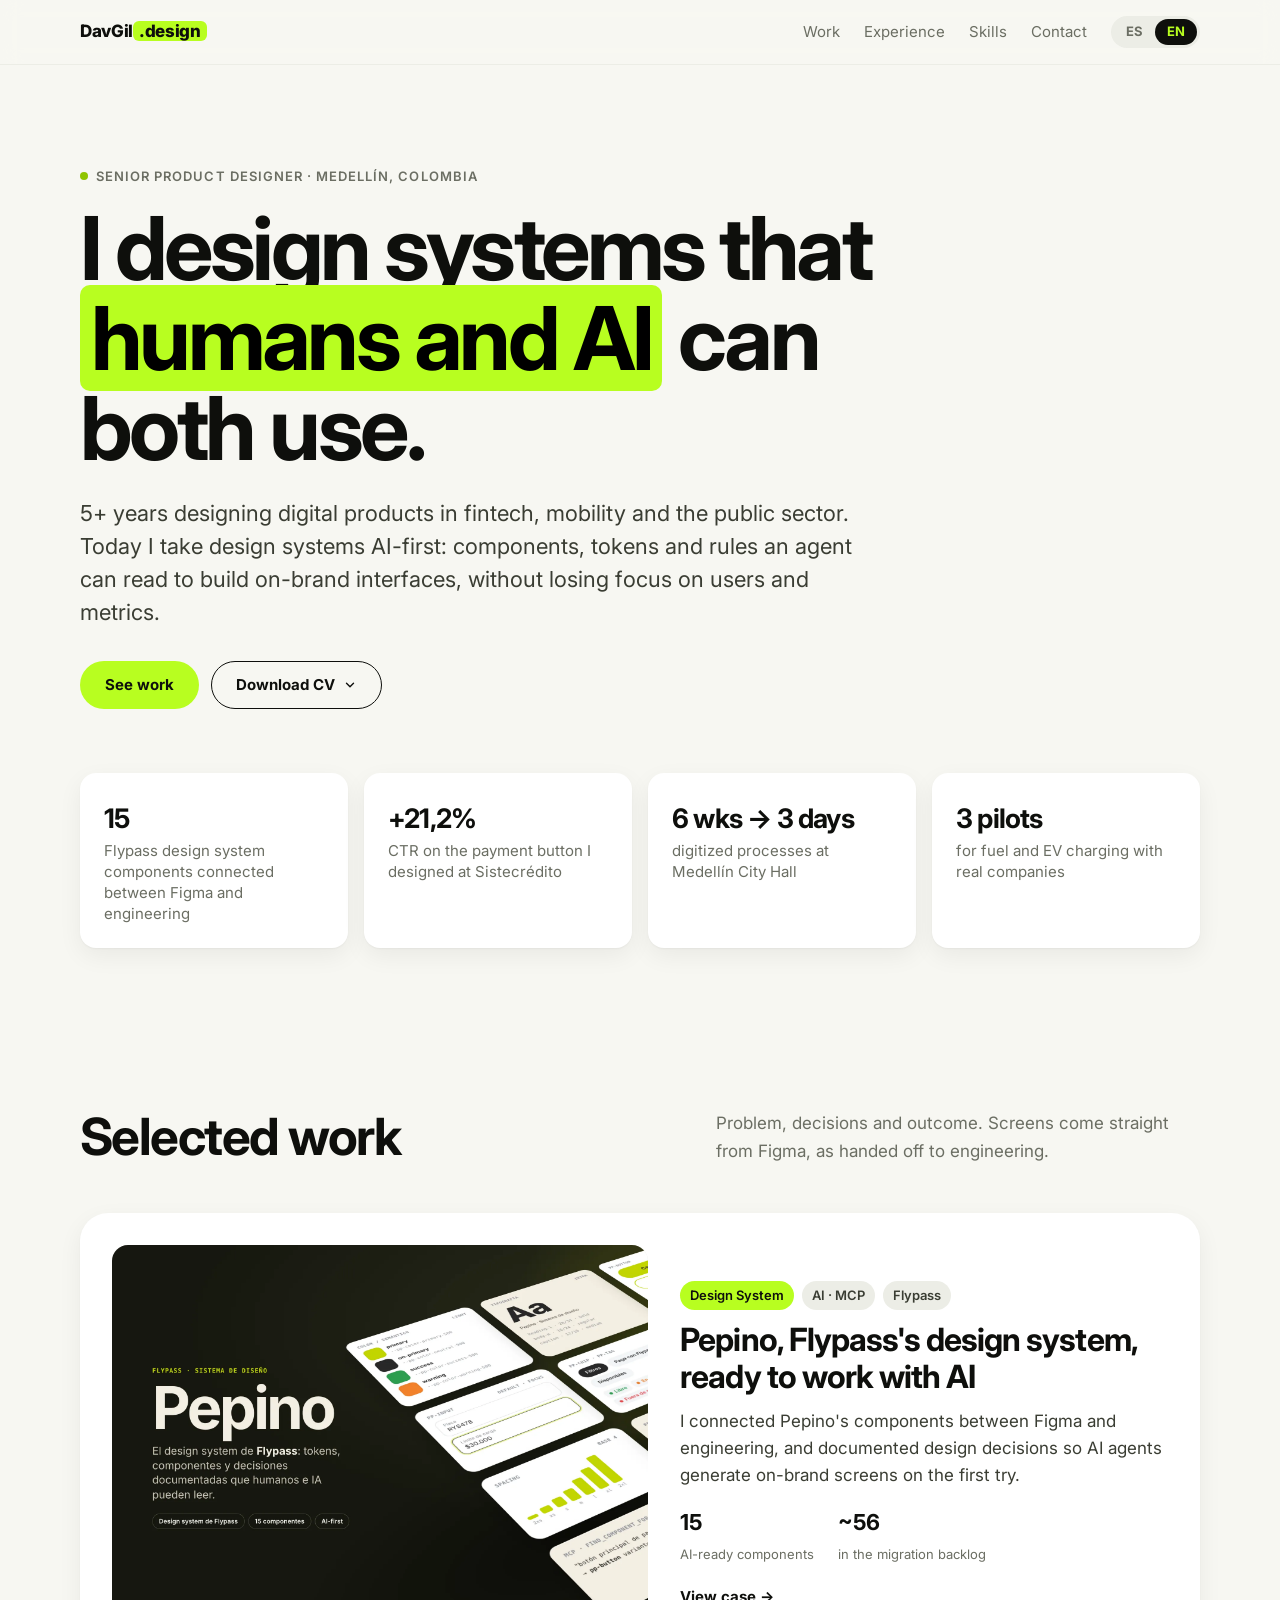
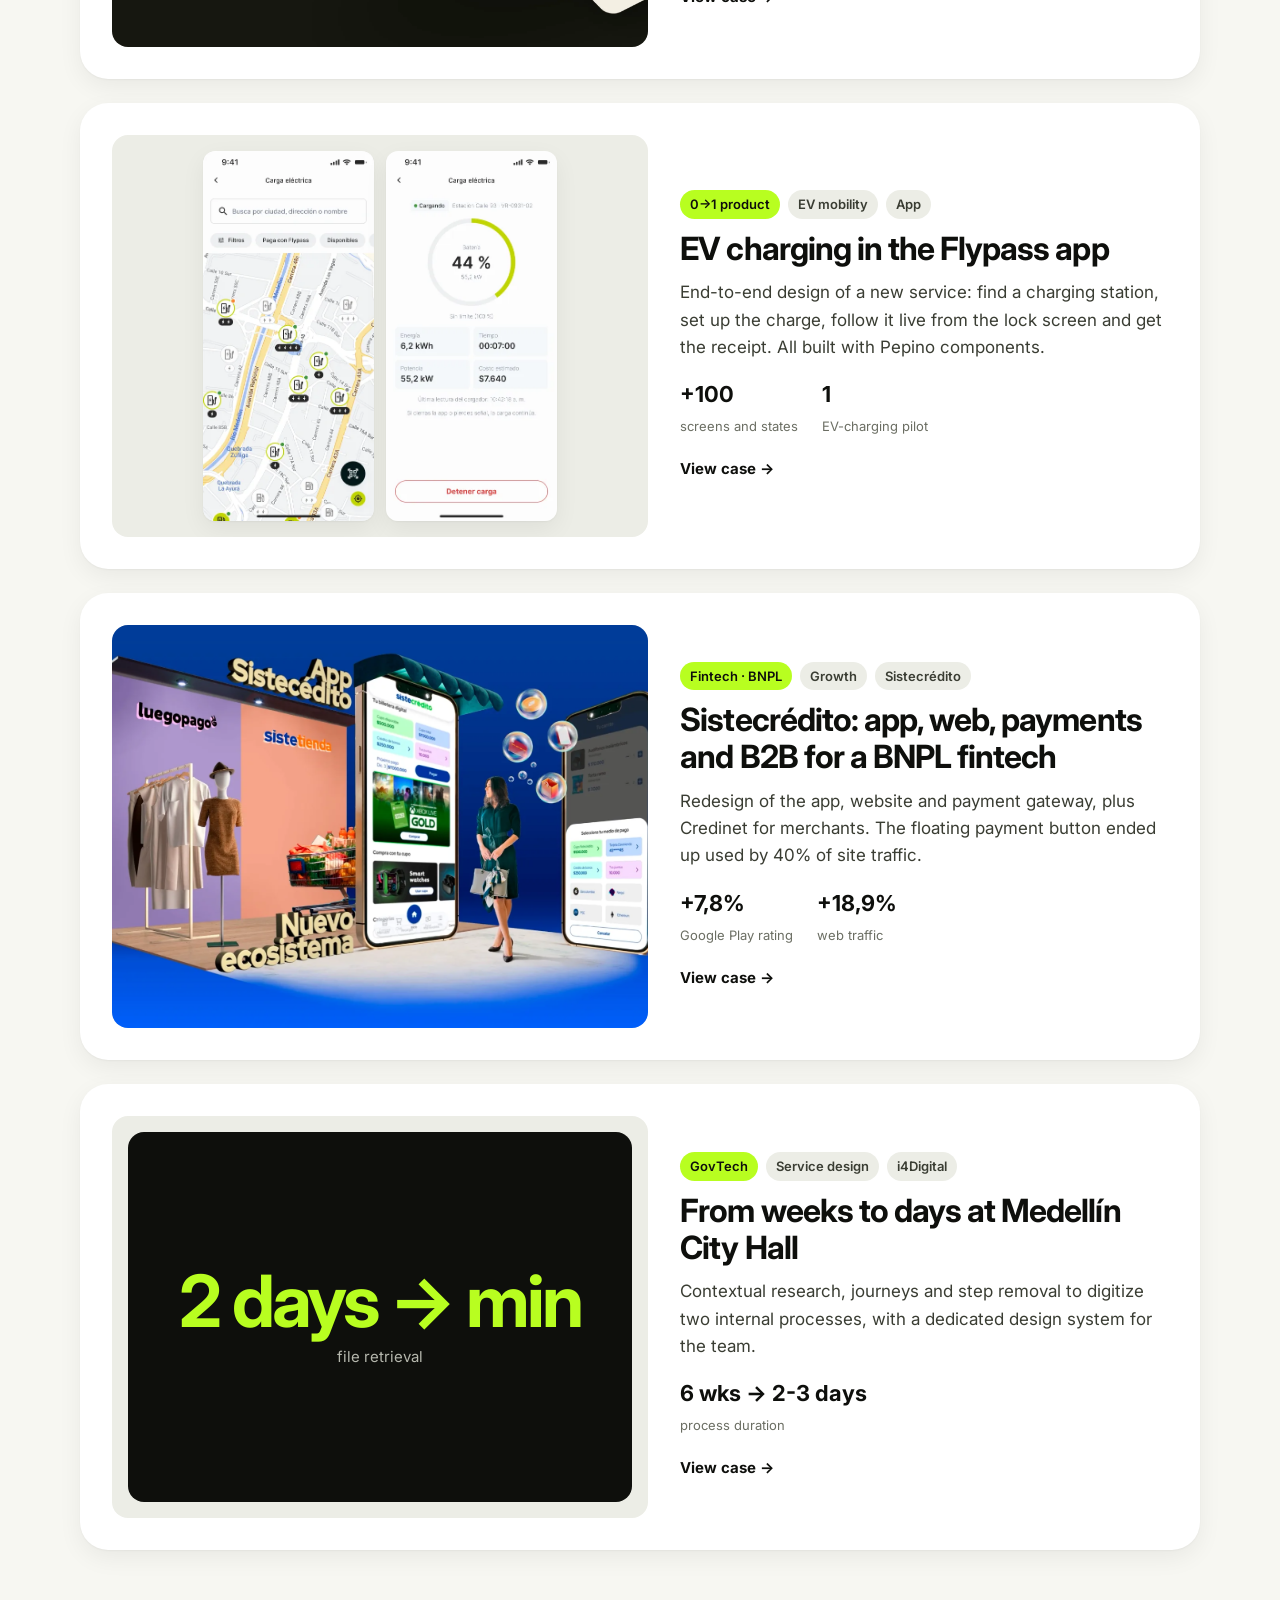
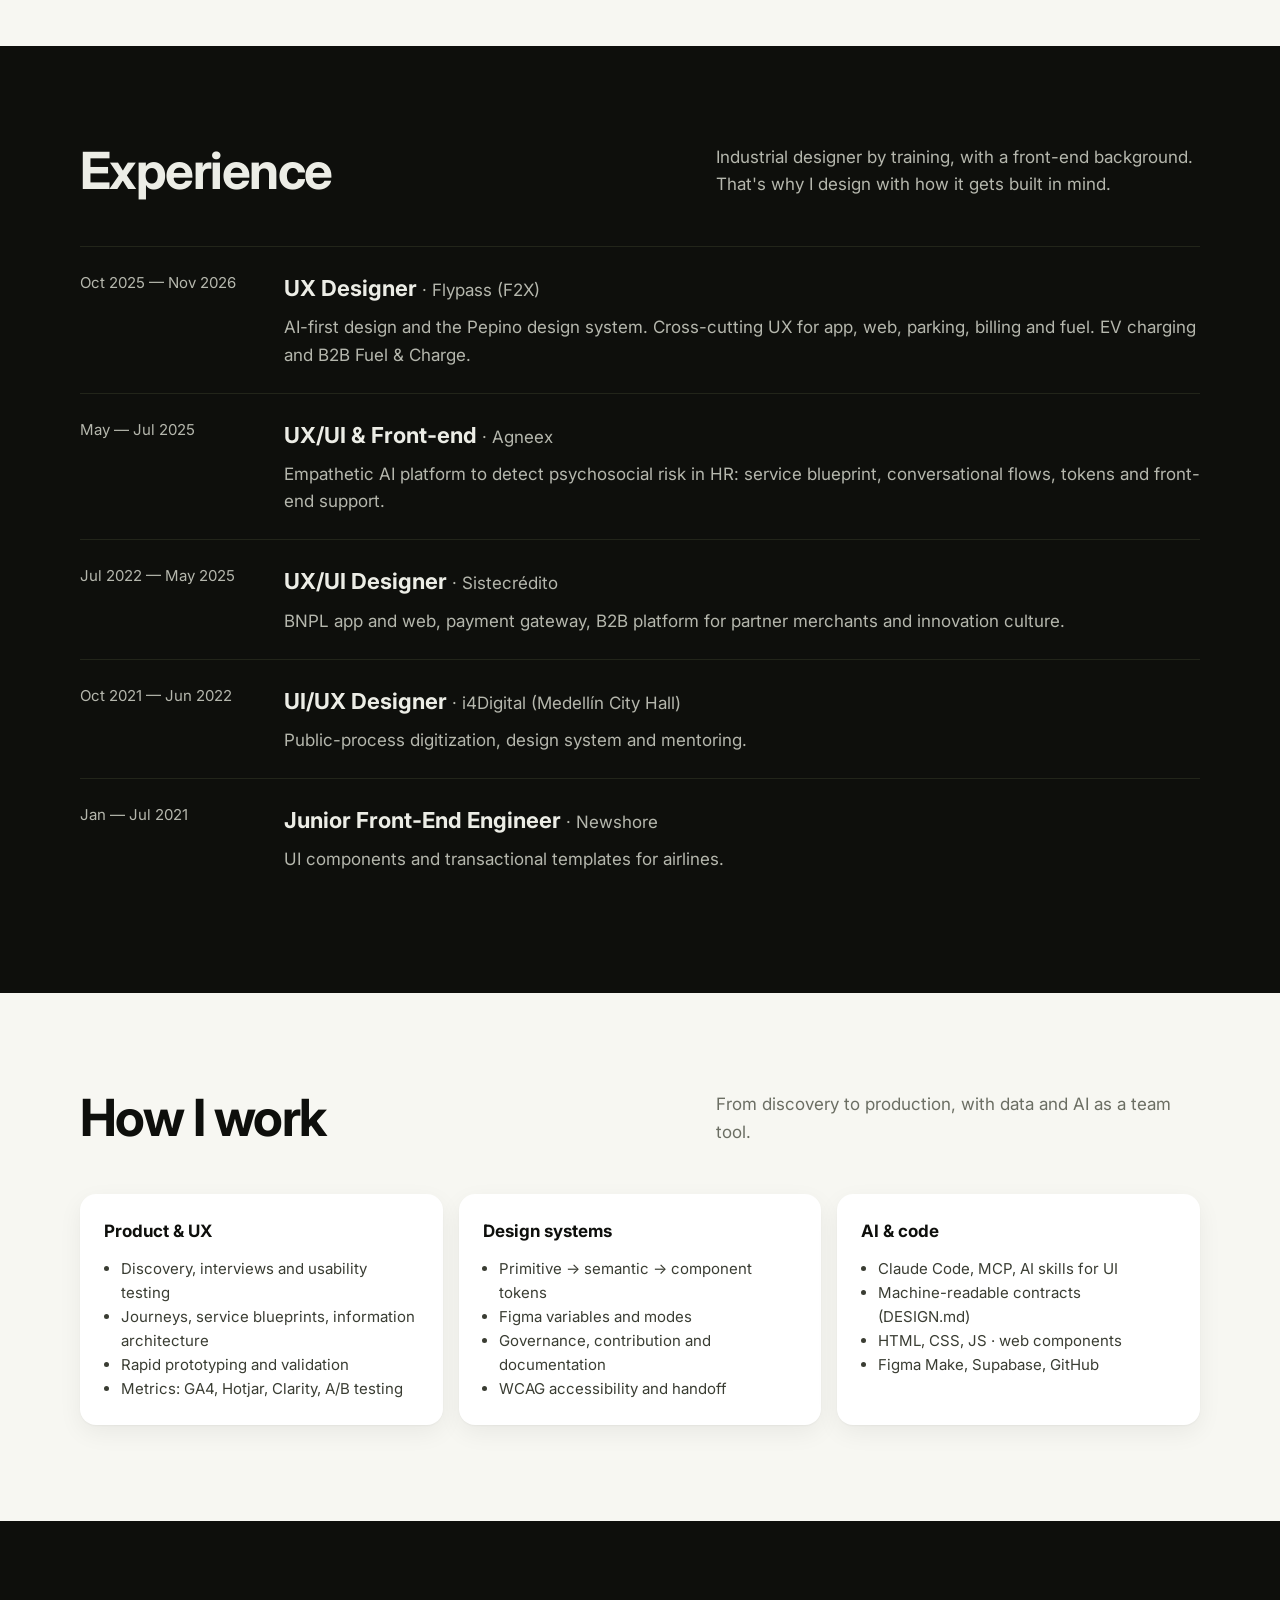
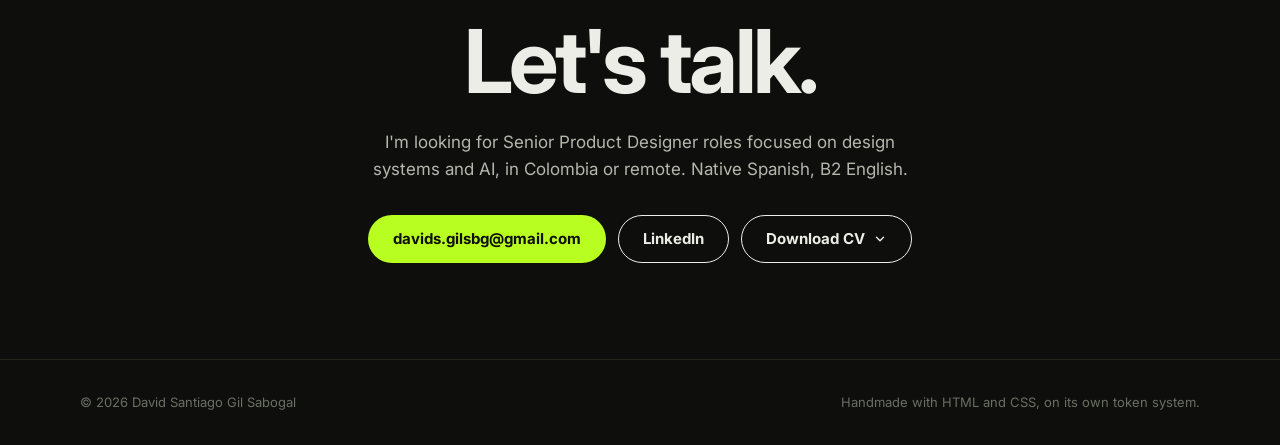
==== en/index.html @ e86877a6 "Portafolio v1: sitio ES/EN, casos y CV" ====
<!DOCTYPE html>
<html lang="en">
<head>
  <meta charset="utf-8">
  <meta name="viewport" content="width=device-width, initial-scale=1">
  <title>David Santiago Gil · Senior Product Designer · Design Systems & AI</title>
  <meta name="description" content="Senior Product Designer in Medellín, Colombia. AI-first design systems, fintech and mobility products. Pepino DS, Flypass EV charging, Sistecrédito BNPL payments.">
  <meta property="og:title" content="David Santiago Gil · Senior Product Designer">
  <meta property="og:description" content="AI-first design systems · Fintech · Mobility">
  <meta property="og:image" content="https://davgil-design.github.io/assets/img/pepino/hero-ds.webp">
  <link rel="preconnect" href="https://fonts.googleapis.com">
  <link rel="preconnect" href="https://fonts.gstatic.com" crossorigin>
  <link href="https://fonts.googleapis.com/css2?family=Inter:wght@400;600;700;800&family=JetBrains+Mono:wght@400;600&display=swap" rel="stylesheet">
  <link rel="stylesheet" href="../assets/css/main.css">
</head>
<body>
<a class="skip-link" href="#main">Skip to content</a>

<header class="nav">
  <div class="container nav__inner">
    <a class="nav__brand" href="./">DavGil<span>.design</span></a>
    <div class="nav__right"><ul class="nav__links">
      <li><a href="#casos">Work</a></li>
      <li><a href="#experiencia">Experience</a></li>
      <li><a href="#habilidades">Skills</a></li>
      <li><a href="#contacto">Contact</a></li>
    </ul><div class="lang-switch" role="group" aria-label="Language"><a href="../" hreflang="es" lang="es">ES</a><span aria-current="true">EN</span></div></div>
    
  </div>
</header>

<main id="main">
  <section class="hero container">
    <span class="eyebrow">Senior Product Designer · Medellín, Colombia</span>
    <h1>I design systems that <mark>humans and AI</mark> can both use.</h1>
    <p>5+ years designing digital products in fintech, mobility and the public sector. Today I take design systems AI-first: components, tokens and rules an agent can read to build on-brand interfaces, without losing focus on users and metrics.</p>
    <div class="hero__cta">
      <a class="btn btn--primary" href="#casos">See work</a>
      <details class="dropdown"><summary class="btn btn--ghost">Download CV <svg class="chev" width="14" height="14" viewBox="0 0 24 24" fill="none" stroke="currentColor" stroke-width="2.4" stroke-linecap="round" stroke-linejoin="round" aria-hidden="true"><path d="M6 9l6 6 6-6"/></svg></summary><div class="dropdown__menu"><a href="../cv/David-Gil-CV-ES.pdf" download hreflang="es"><svg class="flag" viewBox="0 0 3 2" aria-hidden="true"><rect width="3" height="2" fill="#AA151B"/><rect y=".5" width="3" height="1" fill="#F1BF00"/></svg><span>Spanish</span><svg class="dl" width="16" height="16" viewBox="0 0 24 24" fill="none" stroke="currentColor" stroke-width="2" stroke-linecap="round" stroke-linejoin="round" aria-hidden="true"><path d="M12 4v12m0 0l-5-5m5 5l5-5M5 20h14"/></svg></a><a href="../cv/David-Gil-CV-EN.pdf" download hreflang="en"><svg class="flag" viewBox="0 0 60 30" aria-hidden="true"><clipPath id="uk0"><path d="M30,15h30v15zv15h-30zh-30v-15zv-15h30z"/></clipPath><path d="M0,0v30h60v-30z" fill="#012169"/><path d="M0,0L60,30M60,0L0,30" stroke="#fff" stroke-width="6"/><path d="M0,0L60,30M60,0L0,30" clip-path="url(#uk0)" stroke="#C8102E" stroke-width="4"/><path d="M30,0v30M0,15h60" stroke="#fff" stroke-width="10"/><path d="M30,0v30M0,15h60" stroke="#C8102E" stroke-width="6"/></svg><span>English</span><svg class="dl" width="16" height="16" viewBox="0 0 24 24" fill="none" stroke="currentColor" stroke-width="2" stroke-linecap="round" stroke-linejoin="round" aria-hidden="true"><path d="M12 4v12m0 0l-5-5m5 5l5-5M5 20h14"/></svg></a></div></details>
    </div>

    <div class="stats" role="list">
      <div class="stat" role="listitem"><b>15</b><span>Flypass design system components connected between Figma and engineering</span></div>
      <div class="stat" role="listitem"><b>+21,2%</b><span>CTR on the payment button I designed at Sistecrédito</span></div>
      <div class="stat" role="listitem"><b>6 wks → 3 days</b><span>digitized processes at Medellín City Hall</span></div>
      <div class="stat" role="listitem"><b>3 pilots</b><span>for fuel and EV charging with real companies</span></div>
    </div>
  </section>

  <section class="section" id="casos" aria-labelledby="casos-title">
    <div class="container">
      <div class="section__head">
        <h2 id="casos-title">Selected work</h2>
        <p>Problem, decisions and outcome. Screens come straight from Figma, as handed off to engineering.</p>
      </div>

      <div class="cases">
        <a class="case" href="casos/pepino-ai-first.html">
          <div class="case__media case__media--wide"><img src="../assets/img/pepino/hero-ds.webp" alt="Perspective composition of the Pepino design system: color tokens, typography, spacing and components such as button, input, chips and cards" loading="lazy" width="2400" height="1350"></div>
          <div>
            <div class="case__tags"><span class="tag tag--accent">Design System</span><span class="tag">AI · MCP</span><span class="tag">Flypass</span></div>
            <h3>Pepino, Flypass's design system, ready to work with AI</h3>
            <p>I connected Pepino's components between Figma and engineering, and documented design decisions so AI agents generate on-brand screens on the first try.</p>
            <div class="case__metrics"><div><b>15</b><span>AI-ready components</span></div><div><b>~56</b><span>in the migration backlog</span></div></div>
            <span class="case__link">View case</span>
          </div>
        </a>

        <a class="case" href="casos/carga-electrica.html">
          <div class="case__media">
            <img src="../assets/img/ev/mapa.webp" alt="EV charging station map in the Flypass app" loading="lazy" width="375" height="812">
            <img src="../assets/img/ev/carga-en-vivo.webp" alt="Live charging screen with a progress ring at 44%" loading="lazy" width="375" height="812">
          </div>
          <div>
            <div class="case__tags"><span class="tag tag--accent">0→1 product</span><span class="tag">EV mobility</span><span class="tag">App</span></div>
            <h3>EV charging in the Flypass app</h3>
            <p>End-to-end design of a new service: find a charging station, set up the charge, follow it live from the lock screen and get the receipt. All built with Pepino components.</p>
            <div class="case__metrics"><div><b>+100</b><span>screens and states</span></div><div><b>1</b><span>EV-charging pilot</span></div></div>
            <span class="case__link">View case</span>
          </div>
        </a>

        <a class="case" href="casos/sistecredito-pagos.html">
          <div class="case__media case__media--wide"><img style="object-position: 60% center" src="../assets/img/siste/app-hero.webp" alt="Sistecrédito app on several devices on a branded set" loading="lazy" width="1800" height="1013"></div>
          <div>
            <div class="case__tags"><span class="tag tag--accent">Fintech · BNPL</span><span class="tag">Growth</span><span class="tag">Sistecrédito</span></div>
            <h3>Sistecrédito: app, web, payments and B2B for a BNPL fintech</h3>
            <p>Redesign of the app, website and payment gateway, plus Credinet for merchants. The floating payment button ended up used by 40% of site traffic.</p>
            <div class="case__metrics"><div><b>+7,8%</b><span>Google Play rating</span></div><div><b>+18,9%</b><span>web traffic</span></div></div>
            <span class="case__link">View case</span>
          </div>
        </a>

        <a class="case" href="casos/alcaldia-medellin.html">
          <div class="case__media"><div class="typo-media"><b>2 days → min</b><span>file retrieval</span></div></div>
          <div>
            <div class="case__tags"><span class="tag tag--accent">GovTech</span><span class="tag">Service design</span><span class="tag">i4Digital</span></div>
            <h3>From weeks to days at Medellín City Hall</h3>
            <p>Contextual research, journeys and step removal to digitize two internal processes, with a dedicated design system for the team.</p>
            <div class="case__metrics"><div><b>6 wks → 2-3 days</b><span>process duration</span></div></div>
            <span class="case__link">View case</span>
          </div>
        </a>
      </div>
    </div>
  </section>

  <section class="section section--inverse" id="experiencia" aria-labelledby="exp-title">
    <div class="container">
      <div class="section__head">
        <h2 id="exp-title">Experience</h2>
        <p>Industrial designer by training, with a front-end background. That's why I design with how it gets built in mind.</p>
      </div>
      <ol class="timeline">
        <li><time>Oct 2025 — Nov 2026</time><div><h3>UX Designer <small>· Flypass (F2X)</small></h3><p>AI-first design and the Pepino design system. Cross-cutting UX for app, web, parking, billing and fuel. EV charging and B2B Fuel &amp; Charge.</p></div></li>
        <li><time>May — Jul 2025</time><div><h3>UX/UI &amp; Front-end <small>· Agneex</small></h3><p>Empathetic AI platform to detect psychosocial risk in HR: service blueprint, conversational flows, tokens and front-end support.</p></div></li>
        <li><time>Jul 2022 — May 2025</time><div><h3>UX/UI Designer <small>· Sistecrédito</small></h3><p>BNPL app and web, payment gateway, B2B platform for partner merchants and innovation culture.</p></div></li>
        <li><time>Oct 2021 — Jun 2022</time><div><h3>UI/UX Designer <small>· i4Digital (Medellín City Hall)</small></h3><p>Public-process digitization, design system and mentoring.</p></div></li>
        <li><time>Jan — Jul 2021</time><div><h3>Junior Front-End Engineer <small>· Newshore</small></h3><p>UI components and transactional templates for airlines.</p></div></li>
      </ol>
    </div>
  </section>

  <section class="section" id="habilidades" aria-labelledby="skills-title">
    <div class="container">
      <div class="section__head">
        <h2 id="skills-title">How I work</h2>
        <p>From discovery to production, with data and AI as a team tool.</p>
      </div>
      <div class="skills">
        <div class="skill"><h3>Product & UX</h3><ul><li>Discovery, interviews and usability testing</li><li>Journeys, service blueprints, information architecture</li><li>Rapid prototyping and validation</li><li>Metrics: GA4, Hotjar, Clarity, A/B testing</li></ul></div>
        <div class="skill"><h3>Design systems</h3><ul><li>Primitive → semantic → component tokens</li><li>Figma variables and modes</li><li>Governance, contribution and documentation</li><li>WCAG accessibility and handoff</li></ul></div>
        <div class="skill"><h3>AI & code</h3><ul><li>Claude Code, MCP, AI skills for UI</li><li>Machine-readable contracts (DESIGN.md)</li><li>HTML, CSS, JS · web components</li><li>Figma Make, Supabase, GitHub</li></ul></div>
      </div>
    </div>
  </section>
</main>

<section class="section section--inverse contact" id="contacto" aria-labelledby="contact-title">
  <div class="container">
    <h2 id="contact-title">Let's talk.</h2>
    <p>I'm looking for Senior Product Designer roles focused on design systems and AI, in Colombia or remote. Native Spanish, B2 English.</p>
    <div class="hero__cta">
      <a class="btn btn--primary" href="mailto:davids.gilsbg@gmail.com">davids.gilsbg@gmail.com</a>
      <a class="btn btn--inverse" href="https://www.linkedin.com/in/david-gil-human-design/" target="_blank" rel="noopener">LinkedIn</a>
      <details class="dropdown"><summary class="btn btn--inverse">Download CV <svg class="chev" width="14" height="14" viewBox="0 0 24 24" fill="none" stroke="currentColor" stroke-width="2.4" stroke-linecap="round" stroke-linejoin="round" aria-hidden="true"><path d="M6 9l6 6 6-6"/></svg></summary><div class="dropdown__menu"><a href="../cv/David-Gil-CV-ES.pdf" download hreflang="es"><svg class="flag" viewBox="0 0 3 2" aria-hidden="true"><rect width="3" height="2" fill="#AA151B"/><rect y=".5" width="3" height="1" fill="#F1BF00"/></svg><span>Spanish</span><svg class="dl" width="16" height="16" viewBox="0 0 24 24" fill="none" stroke="currentColor" stroke-width="2" stroke-linecap="round" stroke-linejoin="round" aria-hidden="true"><path d="M12 4v12m0 0l-5-5m5 5l5-5M5 20h14"/></svg></a><a href="../cv/David-Gil-CV-EN.pdf" download hreflang="en"><svg class="flag" viewBox="0 0 60 30" aria-hidden="true"><clipPath id="uk1"><path d="M30,15h30v15zv15h-30zh-30v-15zv-15h30z"/></clipPath><path d="M0,0v30h60v-30z" fill="#012169"/><path d="M0,0L60,30M60,0L0,30" stroke="#fff" stroke-width="6"/><path d="M0,0L60,30M60,0L0,30" clip-path="url(#uk1)" stroke="#C8102E" stroke-width="4"/><path d="M30,0v30M0,15h60" stroke="#fff" stroke-width="10"/><path d="M30,0v30M0,15h60" stroke="#C8102E" stroke-width="6"/></svg><span>English</span><svg class="dl" width="16" height="16" viewBox="0 0 24 24" fill="none" stroke="currentColor" stroke-width="2" stroke-linecap="round" stroke-linejoin="round" aria-hidden="true"><path d="M12 4v12m0 0l-5-5m5 5l5-5M5 20h14"/></svg></a></div></details>
    </div>
  </div>
</section>
<footer class="footer"><div class="container"><span>© 2026 David Santiago Gil Sabogal</span><span>Handmade with HTML and CSS, on its own token system.</span></div></footer>
<script src="../assets/js/main.js" defer></script>
</body>
</html>
---- assets/css/main.css ----
@import url("tokens.css");

*,
*::before,
*::after { box-sizing: border-box; }

html { scroll-behavior: smooth; }
body {
  margin: 0;
  font-family: var(--font-sans);
  font-size: var(--fs-m);
  line-height: 1.6;
  color: var(--color-text);
  background: var(--color-bg);
  -webkit-font-smoothing: antialiased;
}
img { max-width: 100%; height: auto; display: block; }
a { color: inherit; }
:focus-visible { outline: 3px solid var(--color-focus); outline-offset: 3px; border-radius: 4px; }

.skip-link {
  position: absolute; left: -999px; top: var(--space-2);
  background: var(--color-accent); padding: var(--space-2) var(--space-4); border-radius: var(--radius-s);
}
.skip-link:focus { left: var(--space-2); }

.container { width: min(100% - 2 * var(--space-5), var(--container)); margin-inline: auto; }

/* ---------- Nav ---------- */
.nav {
  position: sticky; top: 0; z-index: 10;
  background: color-mix(in srgb, var(--color-bg) 88%, transparent);
  backdrop-filter: blur(10px);
  border-bottom: 1px solid var(--color-border);
}
.nav__inner { display: flex; align-items: center; justify-content: space-between; height: 64px; gap: var(--space-4); }
.nav__brand { font-weight: 800; text-decoration: none; letter-spacing: -0.02em; }
.nav__brand span { background: var(--color-accent); padding: 0 6px; border-radius: 6px; }
.nav__links { display: flex; gap: var(--space-5); list-style: none; margin: 0; padding: 0; font-size: var(--fs-s); }
.nav__links a { text-decoration: none; color: var(--color-text-muted); }
.nav__links a:hover { color: var(--color-text); }
.lang { font-size: var(--fs-xs); font-weight: 600; text-decoration: none; border: 1px solid var(--ink-300); padding: 4px 10px; border-radius: var(--radius-pill); }
@media (max-width: 720px) { .nav__links { display: none; } }

/* ---------- Botones ---------- */
.btn {
  display: inline-flex; align-items: center; gap: var(--space-2);
  min-height: 48px; padding: 0 var(--space-5);
  border-radius: var(--radius-pill); font-weight: 700; font-size: var(--fs-s);
  text-decoration: none; border: 1.5px solid transparent; transition: transform .15s ease;
}
.btn:hover { transform: translateY(-1px); }
.btn--primary { background: var(--color-accent); color: var(--ink-950); }
.btn--ghost { border-color: var(--ink-950); }
.btn--inverse { border-color: var(--ink-100); color: var(--ink-100); }

/* ---------- Hero ---------- */
.hero { padding: var(--space-9) 0 var(--space-8); }
.eyebrow {
  display: inline-flex; align-items: center; gap: var(--space-2);
  font-size: var(--fs-xs); font-weight: 600; text-transform: uppercase; letter-spacing: .08em; color: var(--color-text-muted);
}
.eyebrow::before { content: ""; width: 8px; height: 8px; border-radius: 50%; background: var(--color-accent-strong); }
.hero h1 { font-size: var(--fs-3xl); line-height: 1.02; letter-spacing: -0.04em; margin: var(--space-4) 0 var(--space-5); max-width: 16ch; }
.hero h1 mark { background: var(--color-accent); padding: 0 .12em; border-radius: 10px; }
.hero p { font-size: var(--fs-l); color: var(--ink-700); max-width: 58ch; margin: 0 0 var(--space-6); line-height: 1.5; }
.hero__cta { display: flex; flex-wrap: wrap; gap: var(--space-3); }

/* ---------- Métricas ---------- */
.stats { display: grid; grid-template-columns: repeat(4, 1fr); gap: var(--space-4); margin-top: var(--space-8); }
.stat { background: var(--color-surface); border-radius: var(--radius-m); padding: var(--space-5); box-shadow: var(--shadow-card); }
.stat b { display: block; font-size: var(--fs-xl); letter-spacing: -0.03em; }
.stat span { font-size: var(--fs-s); color: var(--color-text-muted); line-height: 1.4; display: block; }
@media (max-width: 820px) { .stats { grid-template-columns: repeat(2, 1fr); } }

/* ---------- Secciones ---------- */
.section { padding: var(--space-9) 0; }
.section--inverse { background: var(--color-surface-inverse); color: var(--color-text-inverse); }
.section__head { display: flex; justify-content: space-between; align-items: end; gap: var(--space-5); margin-bottom: var(--space-7); flex-wrap: wrap; }
.section__head h2 { font-size: var(--fs-2xl); letter-spacing: -0.03em; margin: 0; line-height: 1.1; }
.section__head p { color: var(--color-text-muted); margin: 0; max-width: 44ch; }
.section--inverse .section__head p { color: var(--ink-300); }

/* ---------- Casos ---------- */
.cases { display: grid; gap: var(--space-5); }
.case {
  display: grid; grid-template-columns: 1.1fr 1fr; gap: var(--space-6); align-items: center;
  background: var(--color-surface); border-radius: var(--radius-l); padding: var(--space-6);
  text-decoration: none; box-shadow: var(--shadow-card); transition: transform .2s ease;
}
.case:hover { transform: translateY(-3px); }
.case__media { border-radius: var(--radius-m); overflow: hidden; background: var(--ink-100); aspect-ratio: 4 / 3; display: flex; align-items: center; justify-content: center; gap: var(--space-3); padding: var(--space-4); }
.case__media img { height: 100%; width: auto; border-radius: 12px; object-fit: cover; box-shadow: var(--shadow-card); }
.case__media--wide img { width: 100%; height: 100%; object-fit: cover; object-position: left center; box-shadow: none; border-radius: 0; }
.case__media--wide { padding: 0; }
.case__tags { display: flex; flex-wrap: wrap; gap: var(--space-2); margin-bottom: var(--space-3); }
.tag { font-size: var(--fs-xs); font-weight: 600; padding: 4px 10px; border-radius: var(--radius-pill); background: var(--ink-100); color: var(--ink-700); }
.tag--accent { background: var(--color-accent); color: var(--ink-950); }
.case h3 { font-size: var(--fs-xl); line-height: 1.15; letter-spacing: -0.03em; margin: 0 0 var(--space-3); }
.case p { color: var(--ink-700); margin: 0 0 var(--space-4); }
.case__metrics { display: flex; gap: var(--space-5); flex-wrap: wrap; margin-bottom: var(--space-4); }
.case__metrics b { display: block; font-size: var(--fs-l); }
.case__metrics span { font-size: var(--fs-xs); color: var(--color-text-muted); }
.case__link { font-weight: 700; font-size: var(--fs-s); }
.case__link::after { content: " →"; }
@media (max-width: 860px) { .case { grid-template-columns: 1fr; padding: var(--space-5); } }

/* Media tipográfica (casos sin pantallas públicas) */
.typo-media { width: 100%; height: 100%; display: grid; place-content: center; text-align: center; background: var(--ink-950); color: var(--ink-100); border-radius: var(--radius-m); padding: var(--space-5); }
.typo-media b { font-size: clamp(2.5rem, 6vw, 4.5rem); letter-spacing: -0.04em; color: var(--color-accent); line-height: 1; }
.typo-media span { font-size: var(--fs-s); color: var(--ink-300); margin-top: var(--space-2); }

/* ---------- Experiencia ---------- */
.timeline { list-style: none; margin: 0; padding: 0; display: grid; gap: 0; }
.timeline li { display: grid; grid-template-columns: 180px 1fr; gap: var(--space-5); padding: var(--space-5) 0; border-top: 1px solid var(--ink-800); }
.timeline time { color: var(--ink-300); font-size: var(--fs-s); }
.timeline h3 { margin: 0; font-size: var(--fs-l); }
.timeline h3 small { font-weight: 400; color: var(--ink-300); font-size: var(--fs-m); }
.timeline p { margin: var(--space-2) 0 0; color: var(--ink-300); }
@media (max-width: 640px) { .timeline li { grid-template-columns: 1fr; gap: var(--space-2); } }

/* ---------- Skills ---------- */
.skills { display: grid; grid-template-columns: repeat(3, 1fr); gap: var(--space-4); }
.skill { background: var(--color-surface); border-radius: var(--radius-m); padding: var(--space-5); box-shadow: var(--shadow-card); }
.skill h3 { margin: 0 0 var(--space-3); font-size: var(--fs-m); }
.skill ul { margin: 0; padding-left: 1.1em; color: var(--ink-700); font-size: var(--fs-s); }
@media (max-width: 820px) { .skills { grid-template-columns: 1fr; } }

/* ---------- Contacto ---------- */
.contact { text-align: center; }
.contact h2 { font-size: var(--fs-3xl); letter-spacing: -0.04em; margin: 0 0 var(--space-5); line-height: 1; }
.contact p { color: var(--ink-300); margin: 0 auto var(--space-6); max-width: 52ch; }
.contact .hero__cta { justify-content: center; }
.footer { padding: var(--space-6) 0; font-size: var(--fs-xs); color: var(--ink-500); background: var(--color-surface-inverse); border-top: 1px solid var(--ink-800); }
.footer .container { display: flex; justify-content: space-between; gap: var(--space-4); flex-wrap: wrap; }

/* ---------- Caso de estudio ---------- */
.cs-hero { padding: var(--space-8) 0 var(--space-6); }
.cs-hero h1 { font-size: var(--fs-2xl); letter-spacing: -0.035em; line-height: 1.08; margin: var(--space-3) 0 var(--space-4); max-width: 22ch; }
.cs-hero p { font-size: var(--fs-l); color: var(--ink-700); max-width: 62ch; margin: 0; line-height: 1.5; }
.cs-meta { display: grid; grid-template-columns: repeat(4, 1fr); gap: var(--space-4); margin: var(--space-7) 0 0; padding: var(--space-5) 0; border-top: 1px solid var(--ink-300); border-bottom: 1px solid var(--ink-300); }
.cs-meta dt { font-size: var(--fs-xs); color: var(--color-text-muted); text-transform: uppercase; letter-spacing: .06em; }
.cs-meta dd { margin: var(--space-1) 0 0; font-weight: 600; font-size: var(--fs-s); }
@media (max-width: 720px) { .cs-meta { grid-template-columns: repeat(2, 1fr); } }
.cs-body { padding: var(--space-7) 0 var(--space-9); }
.cs-block { display: grid; grid-template-columns: 220px 1fr; gap: var(--space-6); padding: var(--space-6) 0; border-top: 1px solid var(--color-border); }
.cs-block > h2 { font-size: var(--fs-m); margin: 0; text-transform: uppercase; letter-spacing: .06em; color: var(--color-text-muted); }
.cs-block__content { max-width: 68ch; }
.cs-block__content p { margin: 0 0 var(--space-4); }
.cs-block__content ul { margin: 0 0 var(--space-4); padding-left: 1.2em; }
.cs-block__content li { margin-bottom: var(--space-2); }
.cs-block__content h3 { font-size: var(--fs-l); margin: var(--space-5) 0 var(--space-3); letter-spacing: -0.02em; }
@media (max-width: 760px) { .cs-block { grid-template-columns: 1fr; gap: var(--space-3); } }
.screens { display: flex; gap: var(--space-4); overflow-x: auto; padding: var(--space-5) 0; scroll-snap-type: x mandatory; }
.screens figure { margin: 0; flex: 0 0 230px; scroll-snap-align: start; }
.screens img { width: 100%; height: auto; border-radius: 20px; box-shadow: var(--shadow-card); background: var(--white); }
.screens figcaption { font-size: var(--fs-xs); color: var(--color-text-muted); margin-top: var(--space-2); }
.figure-wide { margin: var(--space-5) 0; }
.figure-wide img { border-radius: var(--radius-m); box-shadow: var(--shadow-card); width: 100%; height: auto; }
.figure-wide figcaption { font-size: var(--fs-xs); color: var(--color-text-muted); margin-top: var(--space-2); }
.results { display: grid; grid-template-columns: repeat(3, 1fr); gap: var(--space-4); margin: var(--space-4) 0; }
.results div { background: var(--color-surface); border-radius: var(--radius-m); padding: var(--space-5); box-shadow: var(--shadow-card); }
.results b { display: block; font-size: var(--fs-xl); letter-spacing: -0.03em; }
.results span { font-size: var(--fs-s); color: var(--color-text-muted); }
@media (max-width: 720px) { .results { grid-template-columns: 1fr; } }
.code {
  font-family: var(--font-mono); font-size: var(--fs-xs); background: var(--ink-950); color: var(--ink-100);
  border-radius: var(--radius-m); padding: var(--space-5); overflow-x: auto; line-height: 1.7; margin: 0 0 var(--space-4);
}
.code .k { color: var(--lime-400); }
.code .c { color: var(--ink-500); }
.flow { display: flex; flex-wrap: wrap; gap: var(--space-2); align-items: center; margin: var(--space-4) 0; }
.flow span { background: var(--color-surface); border: 1px solid var(--ink-300); border-radius: var(--radius-pill); padding: 6px 14px; font-size: var(--fs-s); font-weight: 600; }
.flow i { font-style: normal; color: var(--color-text-muted); }
.next { display: flex; justify-content: space-between; gap: var(--space-4); padding-top: var(--space-6); border-top: 1px solid var(--color-border); flex-wrap: wrap; }

@media (prefers-reduced-motion: reduce) { * { transition: none !important; scroll-behavior: auto !important; } }

.pair { display: grid; grid-template-columns: 1fr 1fr; gap: var(--space-4); align-items: start; }
.pair .figure-wide { margin: 0; }
@media (max-width: 640px) { .pair { grid-template-columns: 1fr; } }
.pair .figure-wide img { width: auto; max-width: 100%; max-height: 480px; margin-inline: auto; }

/* ---------- Selector de idioma ---------- */
.nav__right { display: flex; align-items: center; gap: var(--space-5); }
.lang-switch { display: inline-flex; padding: 3px; border-radius: var(--radius-pill); background: var(--ink-100); font-size: var(--fs-xs); font-weight: 700; }
.lang-switch > * { padding: 5px 12px; border-radius: var(--radius-pill); text-decoration: none; color: var(--color-text-muted); line-height: 1.2; }
.lang-switch [aria-current] { background: var(--ink-950); color: var(--color-accent); }
.lang-switch a:hover { color: var(--color-text); }

/* ---------- Dropdown de CV ---------- */
.dropdown { position: relative; display: inline-block; }
.dropdown > summary { list-style: none; cursor: pointer; }
.dropdown > summary::-webkit-details-marker { display: none; }
.dropdown > summary .chev { transition: transform .2s ease; }
.dropdown[open] > summary .chev { transform: rotate(180deg); }
.dropdown__menu {
  position: absolute; top: calc(100% + 8px); left: 0; z-index: 20; min-width: 236px;
  background: #F6F0E4; border: 1px solid #E9DFCB; border-radius: var(--radius-m);
  box-shadow: 0 12px 32px rgba(14, 15, 12, .16); padding: 6px; display: grid; gap: 2px;
}
.dropdown__menu a {
  display: flex; align-items: center; gap: var(--space-3); padding: 10px 12px; border-radius: 10px;
  text-decoration: none; color: var(--ink-950); font-size: var(--fs-s); font-weight: 600;
}
.dropdown__menu a:hover, .dropdown__menu a:focus-visible { background: #ECE2CD; }
.dropdown__menu .flag { width: 22px; height: 15px; border-radius: 3px; overflow: hidden; flex: none; box-shadow: 0 0 0 1px rgba(0,0,0,.08); }
.dropdown__menu .dl { margin-left: auto; opacity: .55; }
.contact .dropdown__menu { left: 50%; transform: translateX(-50%); text-align: left; }
.contact .dropdown { text-align: left; }
.stat b { font-size: clamp(1.35rem, 2.1vw, 2rem); white-space: nowrap; }
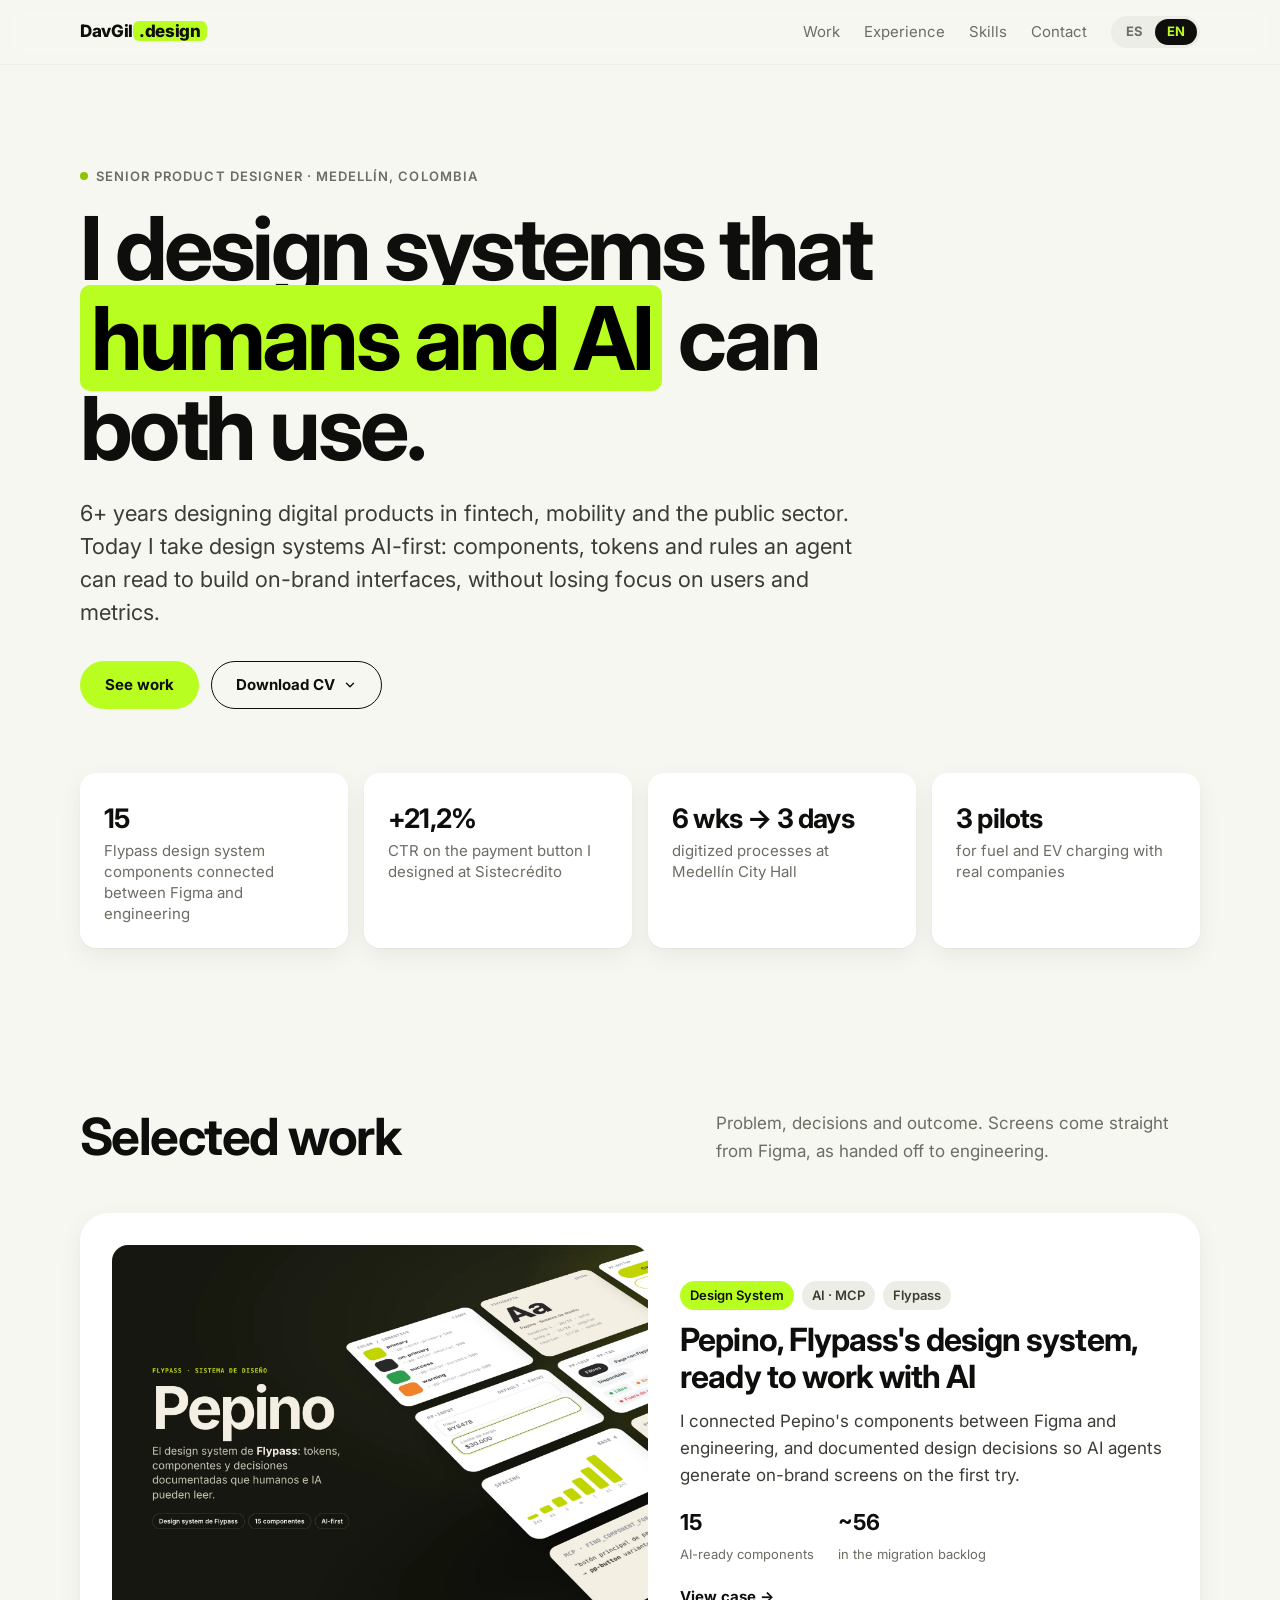
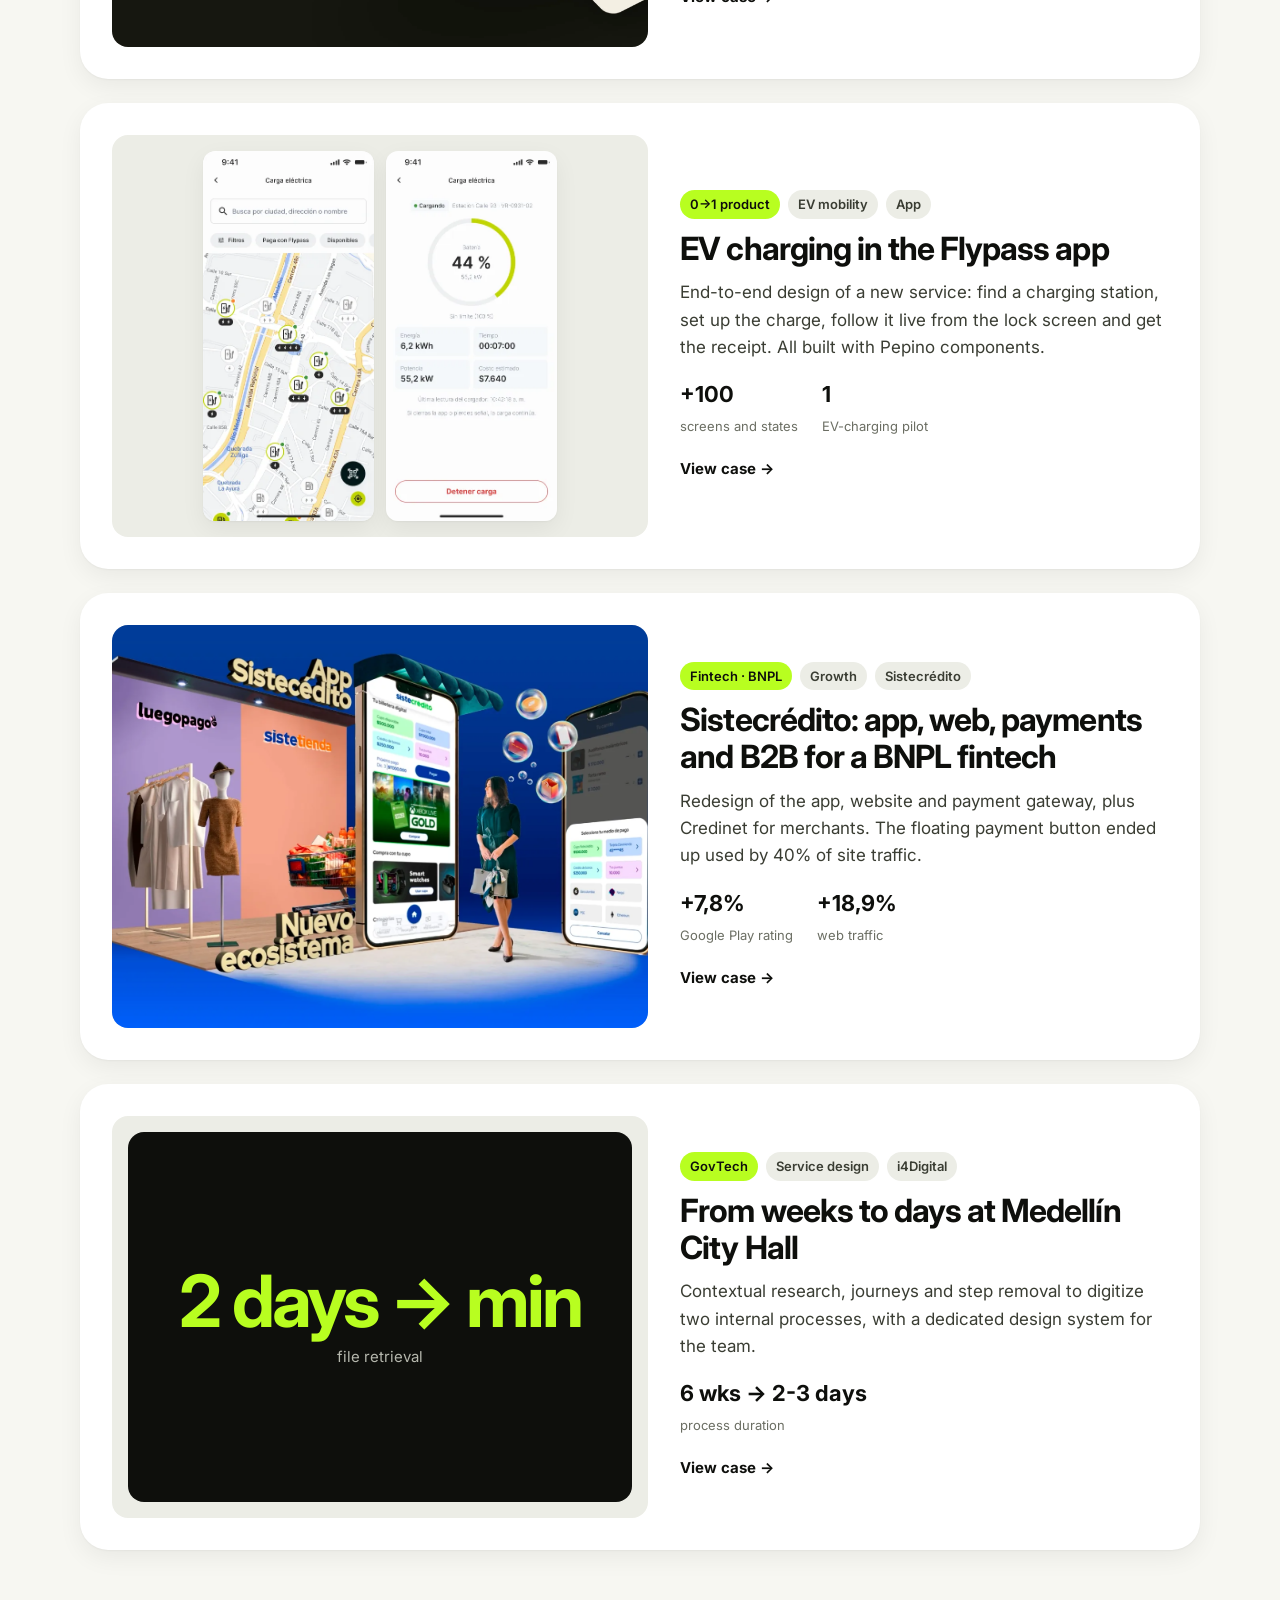
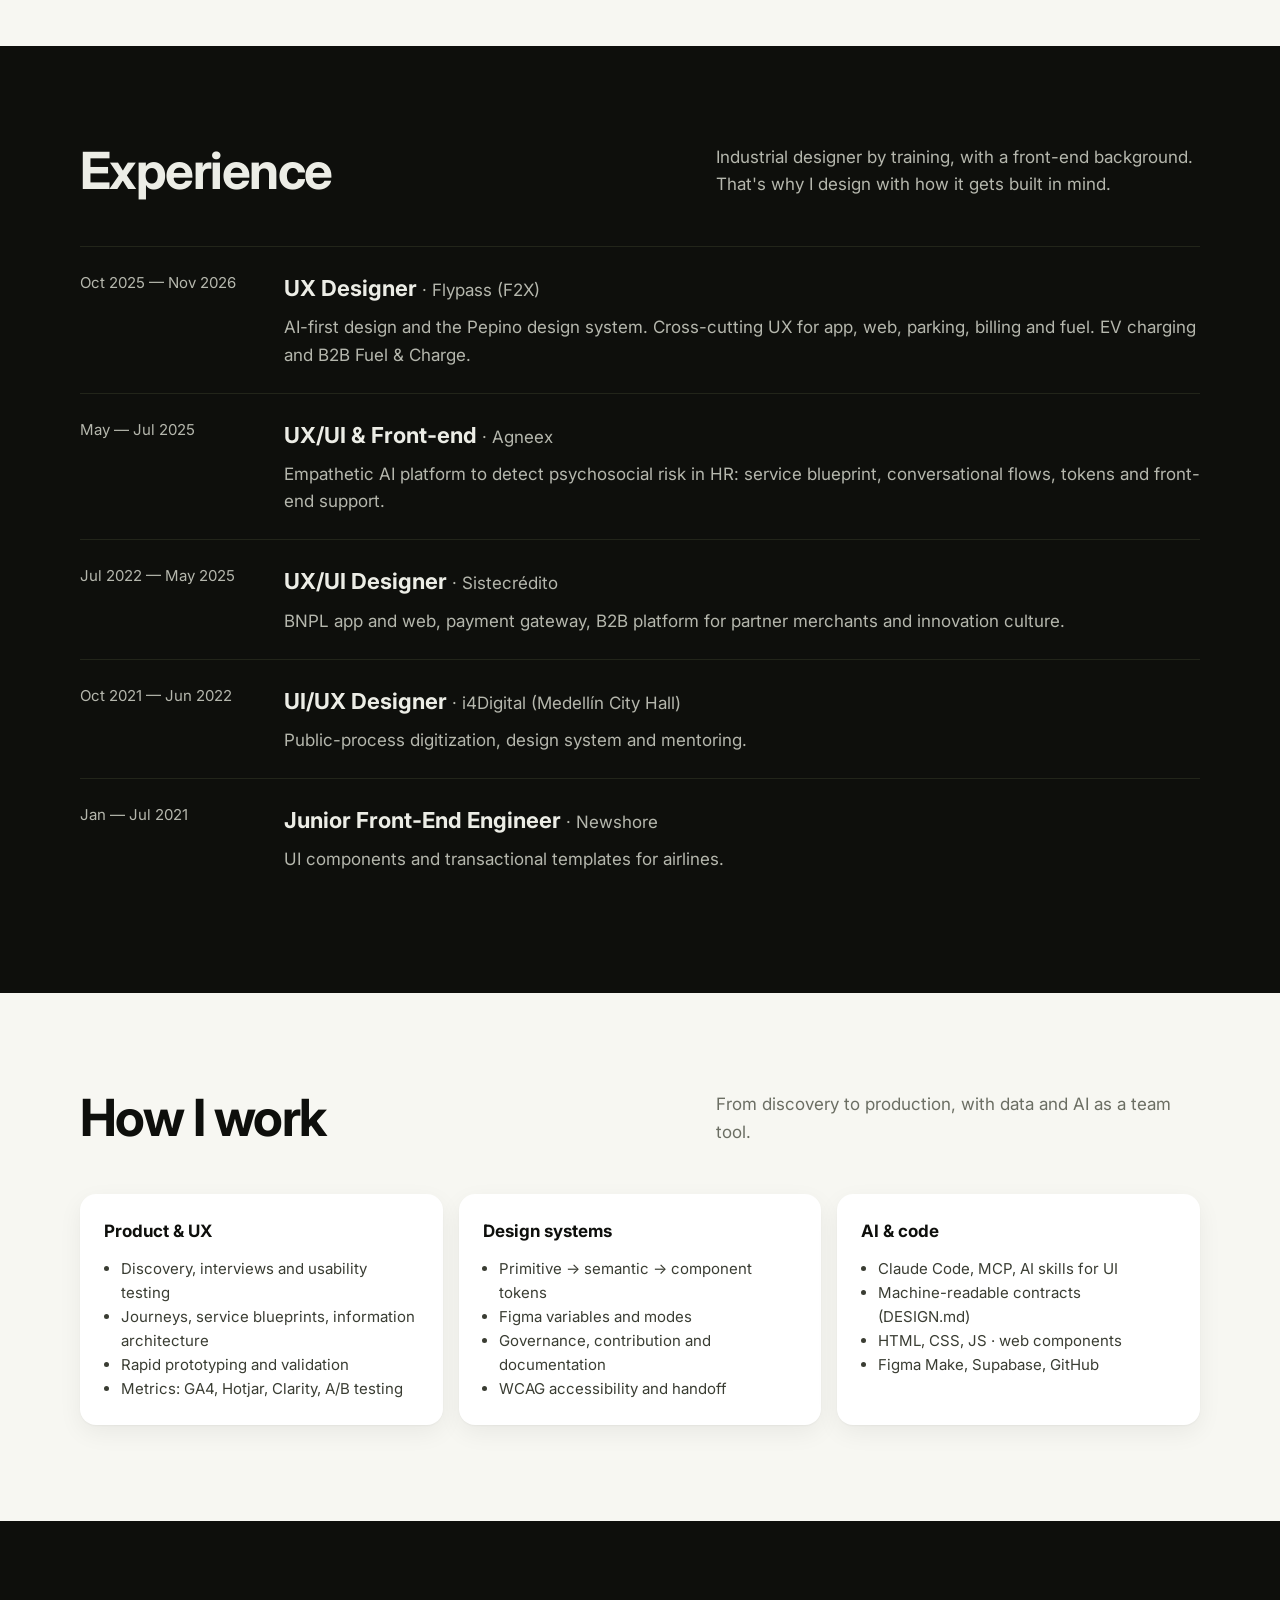
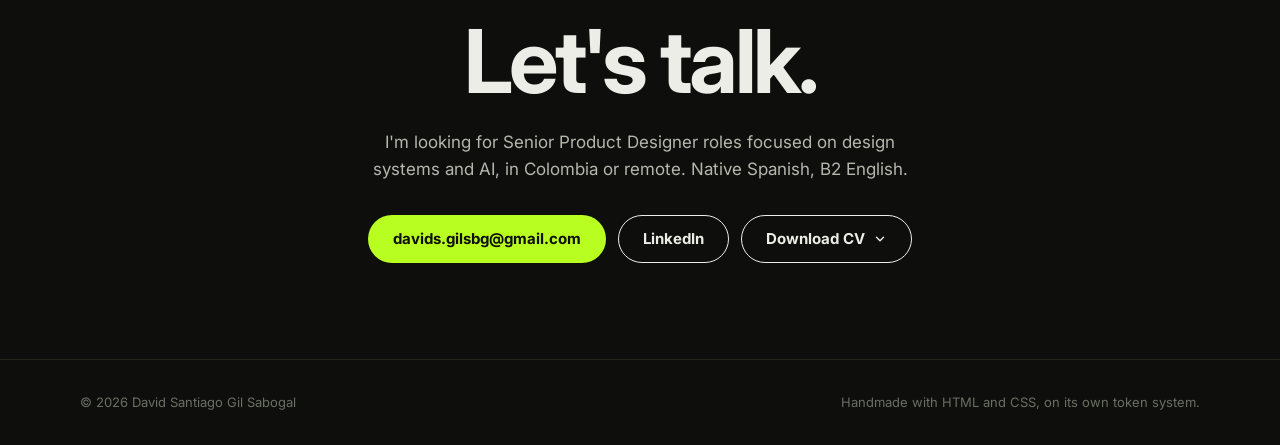
==== commit a44607b5: "Add files via upload" ====
--- a/en/index.html
+++ b/en/index.html
@@ -7,7 +7,7 @@
   <meta name="description" content="Senior Product Designer in Medellín, Colombia. AI-first design systems, fintech and mobility products. Pepino DS, Flypass EV charging, Sistecrédito BNPL payments.">
   <meta property="og:title" content="David Santiago Gil · Senior Product Designer">
   <meta property="og:description" content="AI-first design systems · Fintech · Mobility">
-  <meta property="og:image" content="https://davgil-design.github.io/assets/img/pepino/hero-ds.webp">
+  <meta property="og:image" content="https://davgil-design.github.io/assets/img/og-portafolio.jpg">
   <link rel="preconnect" href="https://fonts.googleapis.com">
   <link rel="preconnect" href="https://fonts.gstatic.com" crossorigin>
   <link href="https://fonts.googleapis.com/css2?family=Inter:wght@400;600;700;800&family=JetBrains+Mono:wght@400;600&display=swap" rel="stylesheet">
@@ -33,7 +33,7 @@
   <section class="hero container">
     <span class="eyebrow">Senior Product Designer · Medellín, Colombia</span>
     <h1>I design systems that <mark>humans and AI</mark> can both use.</h1>
-    <p>5+ years designing digital products in fintech, mobility and the public sector. Today I take design systems AI-first: components, tokens and rules an agent can read to build on-brand interfaces, without losing focus on users and metrics.</p>
+    <p>6+ years designing digital products in fintech, mobility and the public sector. Today I take design systems AI-first: components, tokens and rules an agent can read to build on-brand interfaces, without losing focus on users and metrics.</p>
     <div class="hero__cta">
       <a class="btn btn--primary" href="#casos">See work</a>
       <details class="dropdown"><summary class="btn btn--ghost">Download CV <svg class="chev" width="14" height="14" viewBox="0 0 24 24" fill="none" stroke="currentColor" stroke-width="2.4" stroke-linecap="round" stroke-linejoin="round" aria-hidden="true"><path d="M6 9l6 6 6-6"/></svg></summary><div class="dropdown__menu"><a href="../cv/David-Gil-CV-ES.pdf" download hreflang="es"><svg class="flag" viewBox="0 0 3 2" aria-hidden="true"><rect width="3" height="2" fill="#AA151B"/><rect y=".5" width="3" height="1" fill="#F1BF00"/></svg><span>Spanish</span><svg class="dl" width="16" height="16" viewBox="0 0 24 24" fill="none" stroke="currentColor" stroke-width="2" stroke-linecap="round" stroke-linejoin="round" aria-hidden="true"><path d="M12 4v12m0 0l-5-5m5 5l5-5M5 20h14"/></svg></a><a href="../cv/David-Gil-CV-EN.pdf" download hreflang="en"><svg class="flag" viewBox="0 0 60 30" aria-hidden="true"><clipPath id="uk0"><path d="M30,15h30v15zv15h-30zh-30v-15zv-15h30z"/></clipPath><path d="M0,0v30h60v-30z" fill="#012169"/><path d="M0,0L60,30M60,0L0,30" stroke="#fff" stroke-width="6"/><path d="M0,0L60,30M60,0L0,30" clip-path="url(#uk0)" stroke="#C8102E" stroke-width="4"/><path d="M30,0v30M0,15h60" stroke="#fff" stroke-width="10"/><path d="M30,0v30M0,15h60" stroke="#C8102E" stroke-width="6"/></svg><span>English</span><svg class="dl" width="16" height="16" viewBox="0 0 24 24" fill="none" stroke="currentColor" stroke-width="2" stroke-linecap="round" stroke-linejoin="round" aria-hidden="true"><path d="M12 4v12m0 0l-5-5m5 5l5-5M5 20h14"/></svg></a></div></details>
